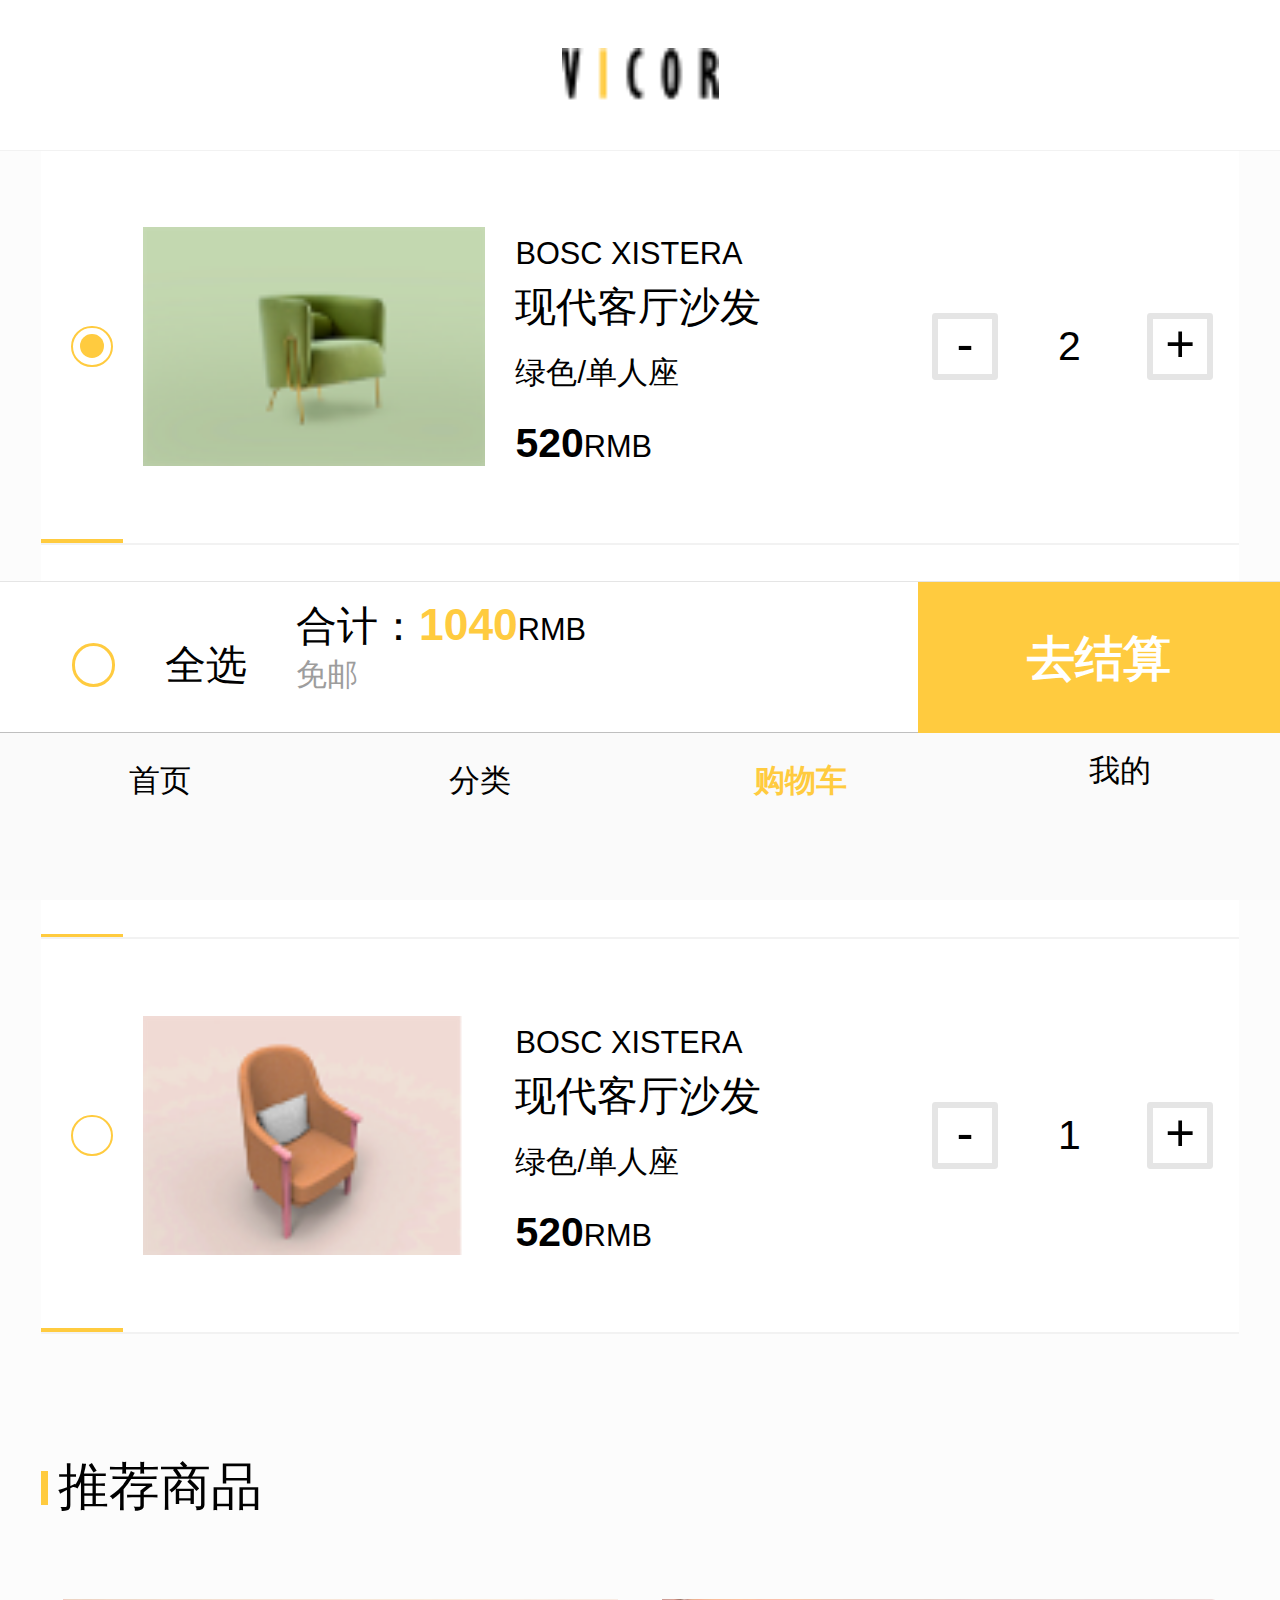
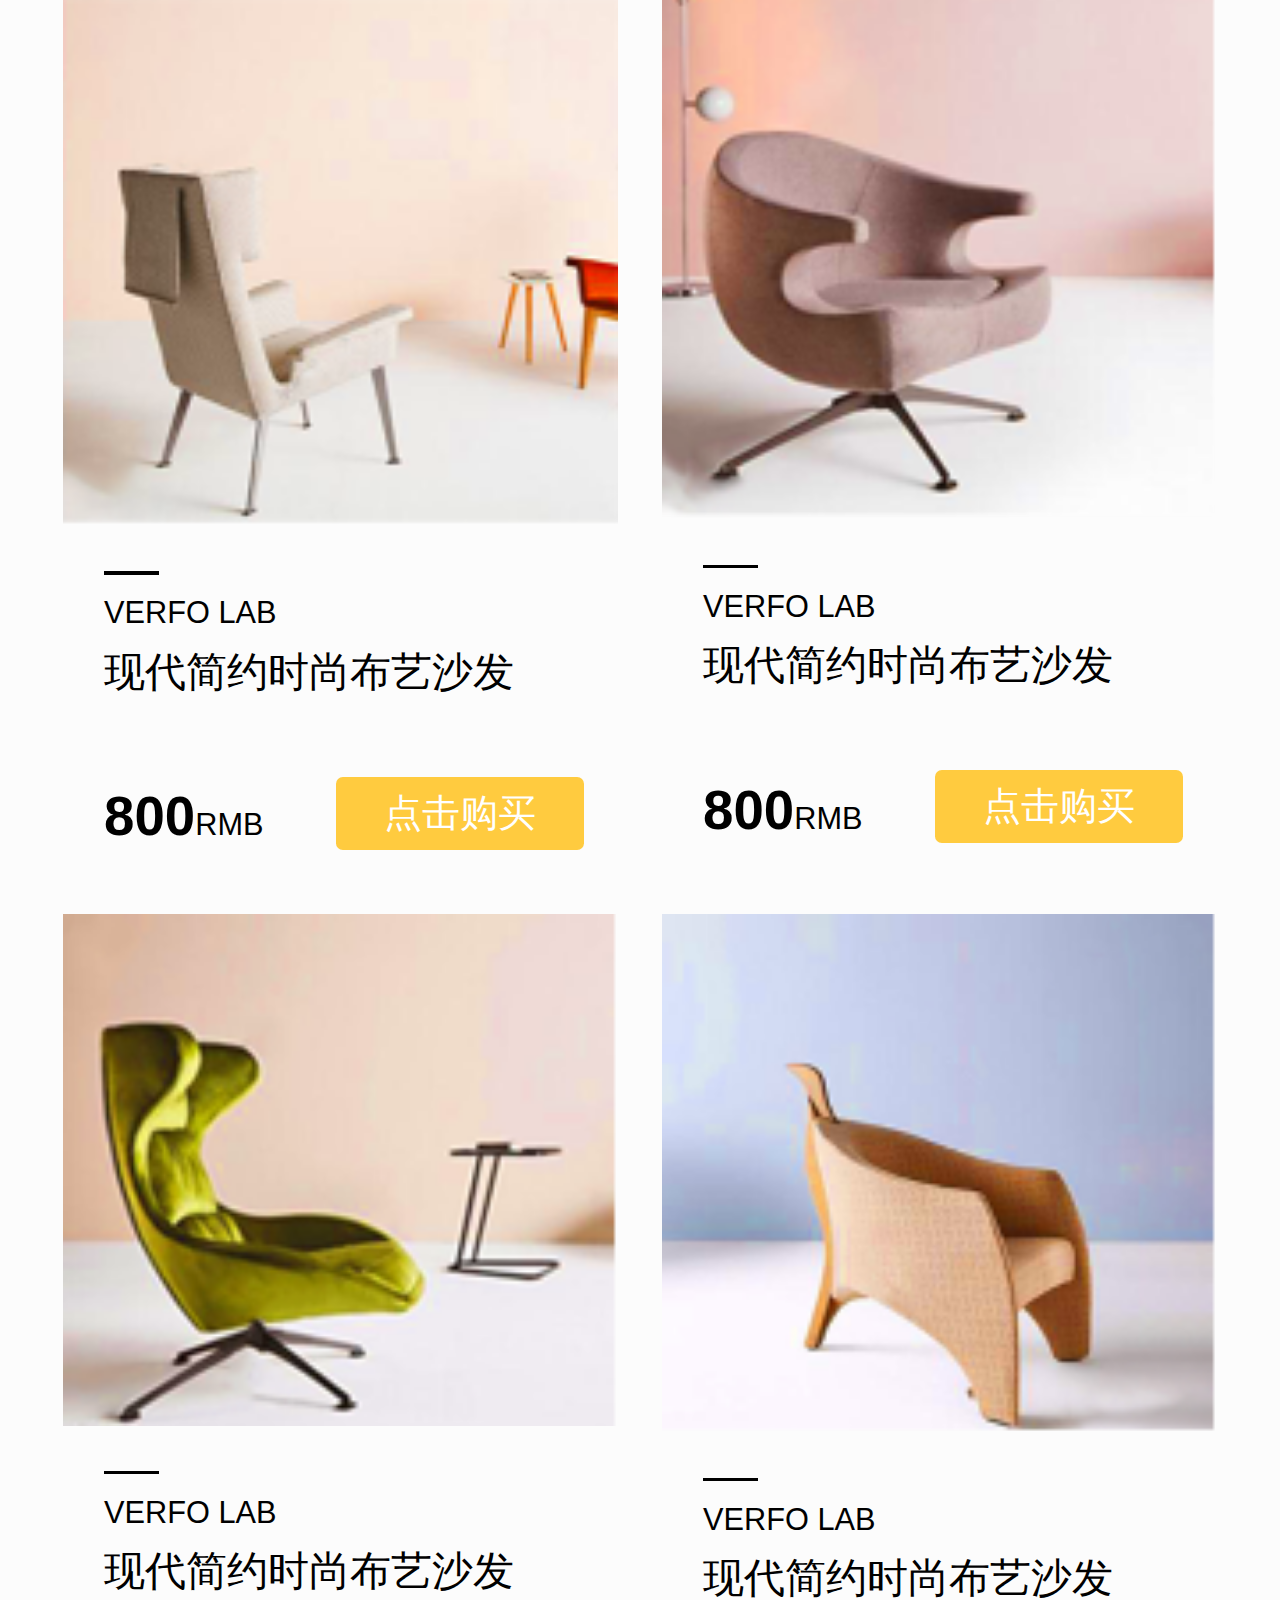
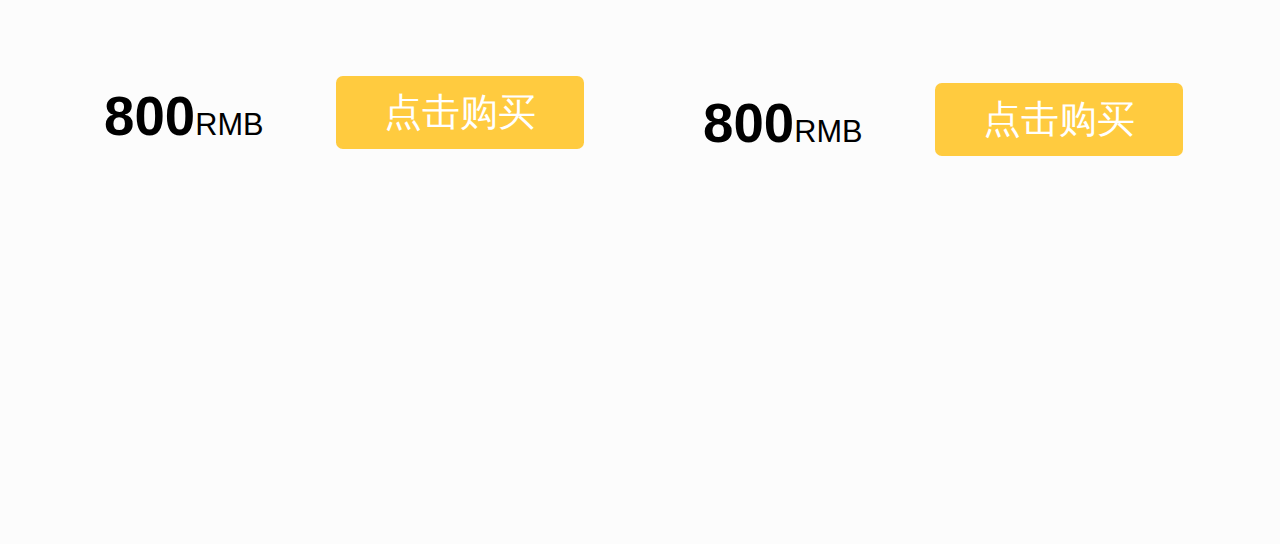
==== car.html @ 2e408f95 "Add files via upload" ====
<!doctype html>
<html rem="750">
<head>
    <meta charset="UTF-8">
    <meta name="viewport"
          content="width=device-width, user-scalable=no, initial-scale=1.0, maximum-scale=1.0, minimum-scale=1.0">
    <meta http-equiv="X-UA-Compatible" content="ie=edge">
    <title>购物车</title>
    <link rel="stylesheet" type="text/css" href="css/u-reset.css"/>
    <link rel="stylesheet" type="text/css" href="https://at.alicdn.com/t/font_1528641_f3iol9d17wm.css"/>
    <link rel="stylesheet" type="text/css" href="css/car.css"/>
</head>
<body>

<!--  头部开始  -->
<header>
    <i class="iconfont icon-shanchu-copy" id="del"></i>
    <img src="images/vicor.png"/>
    <i class="iconfont icon-gengduo" id="more"></i>
</header>
<!--  头部结束  -->
<!--  订单内容开始  -->
<div class="shop-1">
    <div class="dot">
        <div class="dot-1"></div>
        <div class="dot-2"></div>
        <div class="cross"></div>
    </div>
    <div class="img">
        <img src="images/car-1.png"/>
    </div>
    <div class="text">
        <h1>BOSC XISTERA</h1>
        <h2>现代客厅沙发</h2>
        <h3>绿色/单人座</h3>
        <h4>520<span>RMB</span></h4>
    </div>
    <div class="icon-1">
        <div class="subtract">-</div>
    </div>
    <div class="number">2</div>
    <div class="icon-2">
        <div class="subtract">+</div>
    </div>
</div>
<div class="shop-1" id="shop-2">
    <div class="dot">
        <div class="dot-1"></div>
        <div class="cross"></div>
    </div>
    <div class="img">
        <img src="images/car-2.png"/>
    </div>
    <div class="text">
        <h1>BOSC XISTERA</h1>
        <h2>现代客厅沙发</h2>
        <h3>绿色/单人座</h3>
        <h4>520<span>RMB</span></h4>
    </div>
    <div class="icon-1">
        <div class="subtract">-</div>
    </div>
    <div class="number">1</div>
    <div class="icon-2">
        <div class="subtract">+</div>
    </div>
</div>
<div class="shop-1" id="shop-3">
    <div class="dot">
        <div class="dot-1"></div>
        <div class="cross"></div>
    </div>
    <div class="img">
        <img src="images/car-3.png"/>
    </div>
    <div class="text">
        <h1>BOSC XISTERA</h1>
        <h2>现代客厅沙发</h2>
        <h3>绿色/单人座</h3>
        <h4>520<span>RMB</span></h4>
    </div>
    <div class="icon-1">
        <div class="subtract">-</div>
    </div>
    <div class="number">1</div>
    <div class="icon-2">
        <div class="subtract">+</div>
    </div>
</div>
<!--  订单内容结束  -->
<!--  推荐开始  -->
<div class="recommended">
    <div class="yellow"></div>
    <span>推荐商品</span>
</div>
<ul>
    <li>
        <img src="images/recommended-1.png" class="img"/>
        <div class="black"></div>
        <h4>VERFO LAB</h4>
        <H5>现代简约时尚布艺沙发</H5>
        <h6>800<span>RMB</span></h6>
        <a class="bug">
            <i class="iconfont icon-jia"></i>
            <span>点击购买</span>
        </a>
    </li>
    <li>
        <img src="images/recommended-2.png" class="img"/>
        <div class="black"></div>
        <h4>VERFO LAB</h4>
        <H5>现代简约时尚布艺沙发</H5>
        <h6>800<span>RMB</span></h6>
        <a class="bug">
            <i class="iconfont icon-jia"></i>
            <span>点击购买</span>
        </a>
    </li>
    <li>
        <img src="images/content-1-1.png" class="img"/>
        <div class="black"></div>
        <h4>VERFO LAB</h4>
        <H5>现代简约时尚布艺沙发</H5>
        <h6>800<span>RMB</span></h6>
        <a class="bug">
            <i class="iconfont icon-jia"></i>
            <span>点击购买</span>
        </a>
    </li>
    <li>
        <img src="images/content-1-2.png" class="img"/>
        <div class="black"></div>
        <h4>VERFO LAB</h4>
        <H5>现代简约时尚布艺沙发</H5>
        <h6>800<span>RMB</span></h6>
        <a class="bug">
            <i class="iconfont icon-jia"></i>
            <span>点击购买</span>
        </a>
    </li>
</ul>
<!--  推荐结束  -->
<!--  购买开始  -->
<div class="buy">
    <div class="dot"></div>
    <div class="text-1">全选</div>
    <div class="text-2">
        <h1>合计：<span class="text-2-1">1040</span><span class="text-2-2">RMB</span></h1>
        <h2>免邮</h2>
    </div>
    <a href="index.html">
        <div class="buy-now">去结算</div>
    </a>
<!--    <div class="buy-now">去结算</div>-->
</div>
<!--  购买结束  -->
<!--  tab栏开始  -->
<div class="tab">
    <a href="index.html">
        <i class="iconfont icon-fangjianpeizhi-yizix"></i>
        <p>首页</p>
    </a>
    <a href="list.html">
        <i class="iconfont icon-category"></i>
        <p>分类</p>
    </a>
    <a class="icon-1">
        <i class="iconfont icon-gouwuche"></i>
        <p>购物车</p>
    </a>
    <a class="icon-4" href="my.html">
        <i class="iconfont icon-wode"></i>
        <p>我的</p>
    </a>
</div>
<!--  tab栏结束  -->

</body>
</html>
---- css/car.css ----
body{
    background: #fcfcfc;
}
/*  头部开始  */
header{
    width: 100%;
    height: 0.88rem;
    background: white;
    position: fixed;
    top: 0;
    right: 0;
    border-bottom: 1px solid #f2f2f2;
    z-index: 99;
}
header #del{
    font-size: 0.3rem;
    color: #000;
    float: left;
    margin: 0 0 0 0.24rem;
    line-height: 0.88rem;
}
header #more{
    font-size: 0.3rem;
    color: #000;
    float: right;
    margin: 0 0.24rem 0 0;
    line-height: 0.88rem;
}
header img{
    width: 0.92rem;
    position: absolute;
    top: 0;
    bottom: 0;
    right: 0;
    left: 0;
    margin: auto;
}
/*  头部结束  */
/*  订单内容开始  */
.shop-1{
    width: 7.02rem;
    height: 2.3rem;
    margin: 0.88rem 0.24rem 0;
    border-bottom: 2px solid #f2f2f2;
    background: white;
}
.shop-1 div{
    float: left;
}
.shop-1 .dot{
    width: 0.6rem;
    height: 100%;
    position: relative;
}
.shop-1 .dot .dot-1{
    width: 0.22rem;
    height: 0.22rem;
    border: 2px solid #ffcb3f;
    border-radius: 50%;
    position: absolute;
    top: 0;
    bottom: 0;
    left: 0;
    right: 0;
    margin: auto;
}
.shop-1 .dot .dot-2{
    width: 0.14rem;
    height: 0.14rem;
    background: #ffcb3f;
    border-radius: 50%;
    position: absolute;
    top: 0;
    bottom: 0;
    left: 0;
    right: 0;
    margin: auto;
}
.shop-1 .dot .cross{
    width: 0.48rem;
    height: 0.02rem;
    background: #ffcb3f;
    position: absolute;
    bottom: 0;
    left: 0;
}
.shop-1 .img{
    width: 2.18rem;
    height: 100%;
    margin: auto auto;
    position: relative;
}
.img img{
    height: 1.4rem;
    width: auto;
    position: absolute;
    top: 0;
    bottom: 0;
    left: 0;
    margin: auto;
}
.shop-1 .text{
    width: 2.44rem;
    height: 1.8rem;
    padding: 0.5rem 0 0;
}
.shop-1 .text h1{
    font-size: 0.18rem;
    font-weight: 200;
}
.shop-1 .text h2{
    font-size: 0.24rem;
    font-weight: 400;
    margin-top: 0.05rem;
}
.shop-1 .text h3{
    font-size: 0.18rem;
    font-weight: 200;
    margin-top: 0.1rem;
}
.shop-1 .text h4{
    font-size: 0.24rem;
    font-weight: 700;
    margin-top: 0.15rem;
}
.shop-1 .text h4 span{
    font-size: 0.18rem;
    font-weight: 400;
}
.shop-1 .icon-1{
    width: 0.74rem;
    height: 100%;
    position: relative;
}
.shop-1 .icon-1 .subtract{
    width: 0.32rem;
    height: 0.32rem;
    border-radius: 0.02rem;
    border: 0.04rem solid #e5e5e5;
    font-size: 0.3rem;
    color: black;
    text-align: center;
    line-height: 0.3rem;
    position: absolute;
    left: 0;
    top: 0;
    bottom: 0;
    margin: auto;
}
.shop-1 .number{
    width: 0.52rem;
    height: 100%;
    text-align: left;
    line-height: 2.3rem;
    color: black;
    font-size: 0.24rem;
}
.shop-1 .icon-2{
    width: 0.4rem;
    height: 100%;
    position: relative;
}
.shop-1 .icon-2 .subtract{
    width: 0.32rem;
    height: 0.32rem;
    border-radius: 0.02rem;
    border: 0.04rem solid #e5e5e5;
    font-size: 0.3rem;
    color: black;
    text-align: center;
    line-height: 0.3rem;
    position: absolute;
    left: 0;
    top: 0;
    bottom: 0;
    margin: auto;
}
#shop-2{
    margin: 0 0.24rem;
}
#shop-3{
    margin: 0 0.24rem;
}
/*  订单内容结束  */
/*  推荐开始  */
.recommended{
    width: 7.02rem;
    margin: 0.7rem 0.24rem 0;
    font-size: 0.3rem;
    color: #000;
    position: relative;
    overflow: hidden;
}
.recommended .yellow{
    width: 0.04rem;
    height: 0.2rem;
    background: #ffcb3f;
    position: absolute;
    top: 0;
    bottom: 0;
    left: 0;
    margin: auto;
}
.recommended  span{
    float: left;
    margin: 0 0 0 0.1rem;
}
ul{
    width: 7.02rem;
    margin: 0.32rem 0.24rem 1.98rem;
    overflow: hidden;
}
ul li{
    width: 3.25rem;
    height: 5.1rem;
    margin: 0.13rem;
    float: left;
}
ul li img{
    width: 3.25rem;
}
ul li div{
    width: 0.32rem;
    height: 0.02rem;
    background: black;
    margin: 0.24rem 0 0 0.24rem;
}
ul li h4{
    font-size: 0.18rem;
    color: black;
    font-family: Arial;
    font-weight: 400;
    margin: 0.12rem 0 0 0.24rem;
}
ul li h5{
    font-size: 0.24rem;
    color: black;
    font-weight: 400;
    margin: 0.08rem 0 0 0.24rem;
}
ul li h6{
    font-size: 0.32rem;
    color: #000;
    font-weight: 700;
    font-family: Arial;
    margin: 0.5rem 0 0 0.24rem;
    float: left;
}
li h6 span{
    font-size: 0.18rem;
    color: black;
    font-weight: 400;
}
ul li .bug{
    width: 1.45rem;
    height: 0.43rem;
    float: right;
    font-size: 0.22rem;
    color: white;
    background: #ffcb3f;
    margin: 0.45rem 0.2rem 0 0;
    text-align: center;
    line-height: 0.43rem;
    border-radius: 0.04rem;
}
ul li  .bug i{
    font-size: 0.18rem;
    color: white;
    background: #ffcb3f;
}
/*  推荐结束  */
/*  购买开始  */
.buy{
    width: 100%;
    height: 0.88rem;
    background: white;
    border-top: 0.01rem solid #e5e5e5;
    border-bottom: 0.01rem solid #bfbfbf;
    /*margin-bottom: 0.98rem;*/
    position: fixed;
    bottom: 0.98rem;
    left: 0;
}
.buy .dot{
    width: 0.22rem;
    height: 0.22rem;
    border: 0.02rem solid #ffcb3f;
    border-radius: 50%;
    margin: 0.36rem 0 0 0.42rem;
    float: left;
}
.buy .text-1{
    width: 1.06rem;
    height: 0.88rem;
    font-size: 0.24rem;
    color: black;
    line-height: 0.98rem;
    text-align: center;
    float: left;
}
.buy .text-2{
    padding: 0.1rem 0;
    float: left;
}
.buy .text-2 h1{
    font-size: 0.24rem;
    font-weight: 400;
    color: black;
}
.buy .text-2 .text-2-1{
    font-size: 0.26rem;
    font-family: Arial;
    color: #ffcb3f;
    font-weight: 700;
}
.buy .text-2 .text-2-2{
    font-size: 0.18rem;
    font-family: Arial;
    color: black;
    font-weight: 400;
}
.buy .buy-now{
    width: 2.12rem;
    height: 0.9rem;
    background: #ffcb3f;
    color: white;
    font-size: 0.28rem;
    font-weight: 700;
    text-align: center;
    line-height: 0.9rem;
    float: right;
}
.buy .text-2 h2{
    font-size: 0.18rem;
    color: #9d9d9d;
    font-weight: 400;
}
/*  购买结束  */
/*  tab栏开始  */
.tab{
    width: 100%;
    height: 0.98rem;
    background: #fafafa;
    position: fixed;
    right: 0;
    bottom: 0;
    z-index: 99;
}
.tab a{
    height: 0.98rem;
    width: 1.875rem;
    float: left;
    color: #000;
    font-size: 0.18rem;
    text-align: center;
    margin-top: 0.16rem;
}
.tab .icon-1{
    color: #ffcb3f;
    font-weight: 700;
}
.tab .icon-4{
    margin: 0.1rem 0 0 0;
}
.tab i{
    font-size: 0.45rem;
}
/*  tab栏结束  */
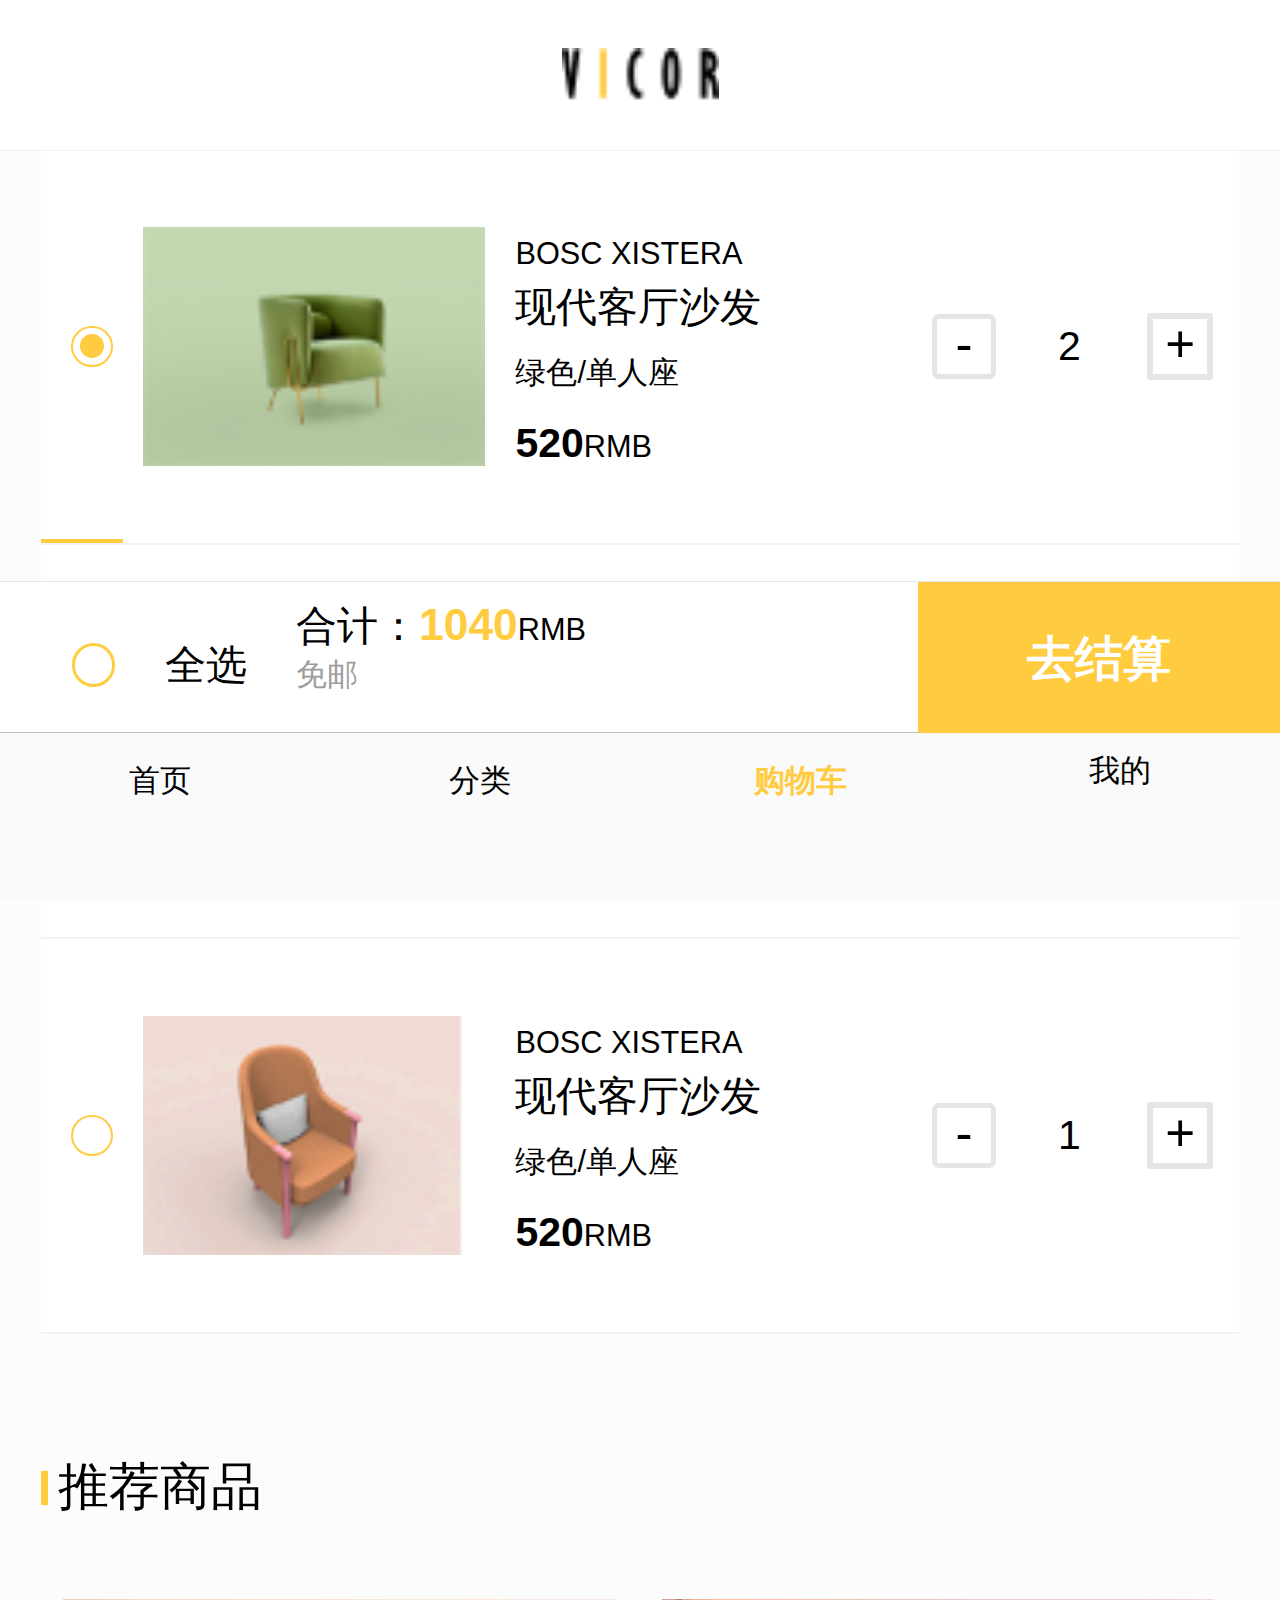
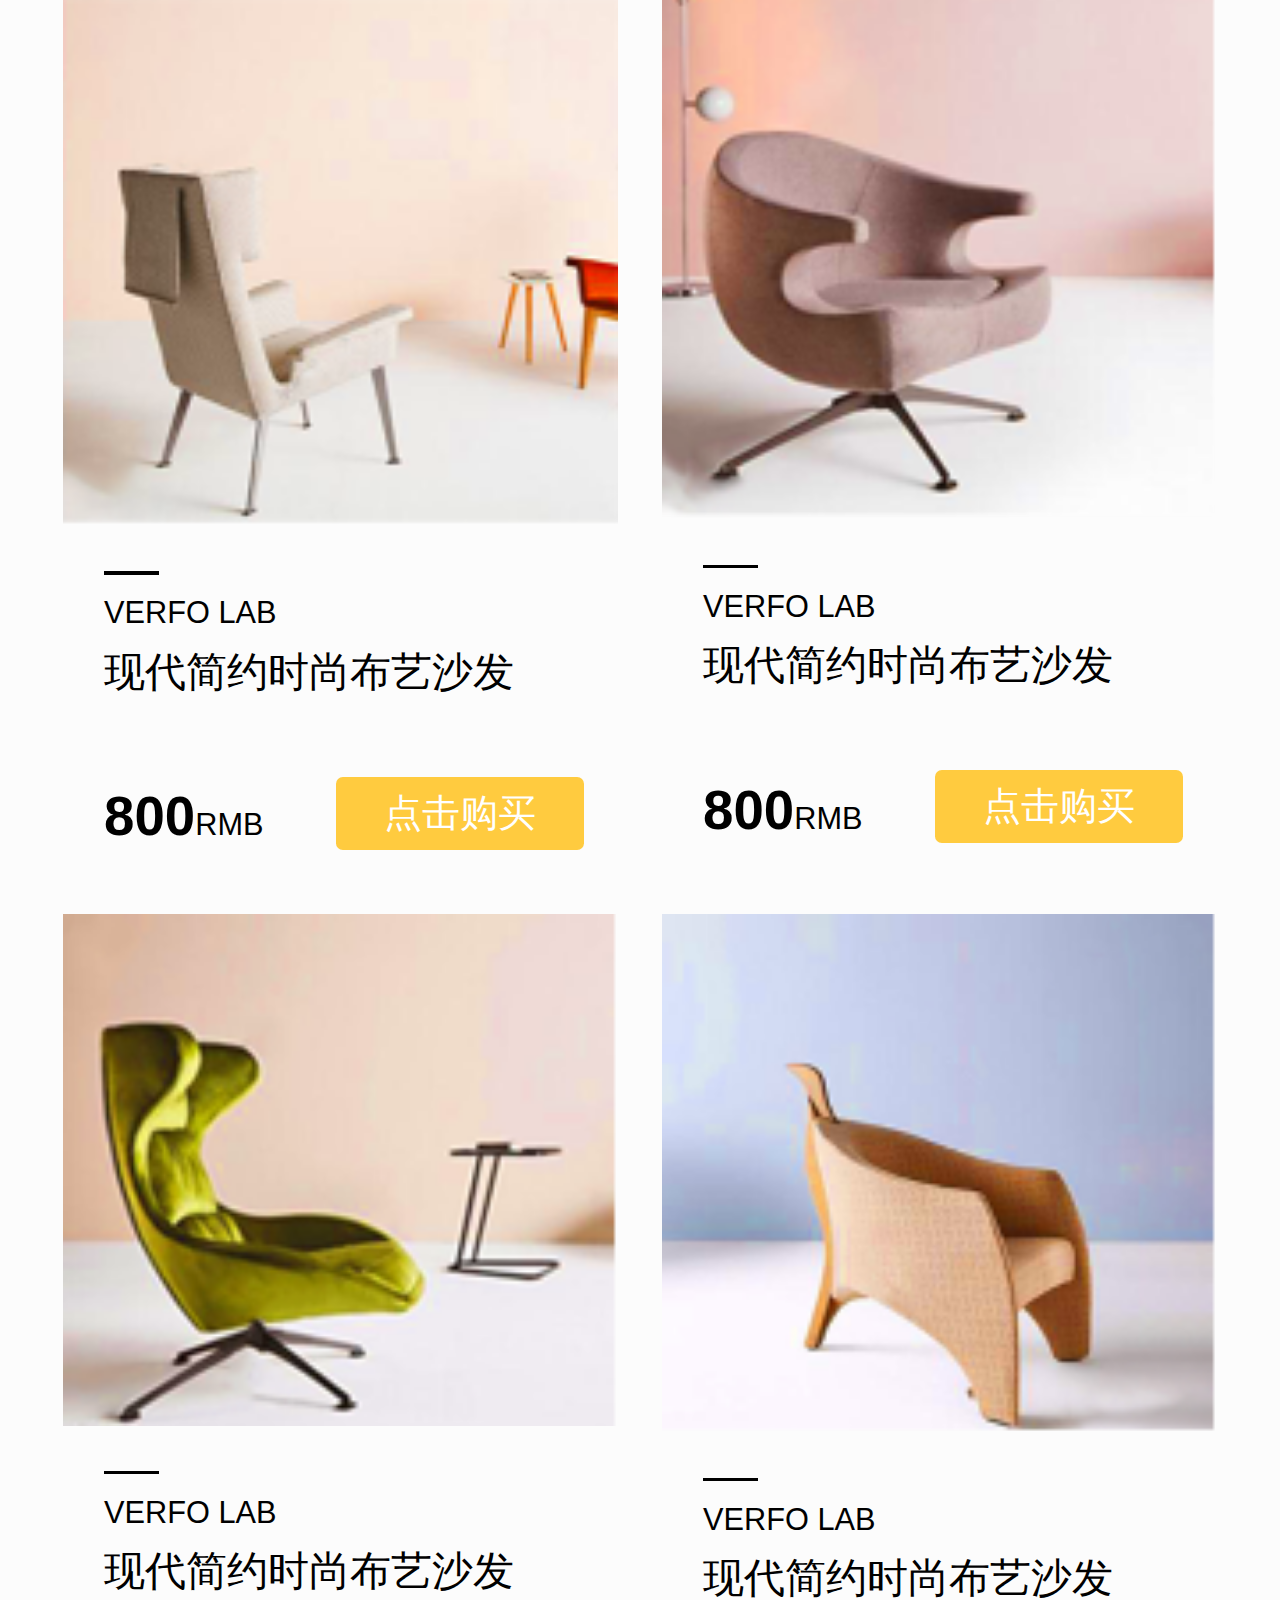
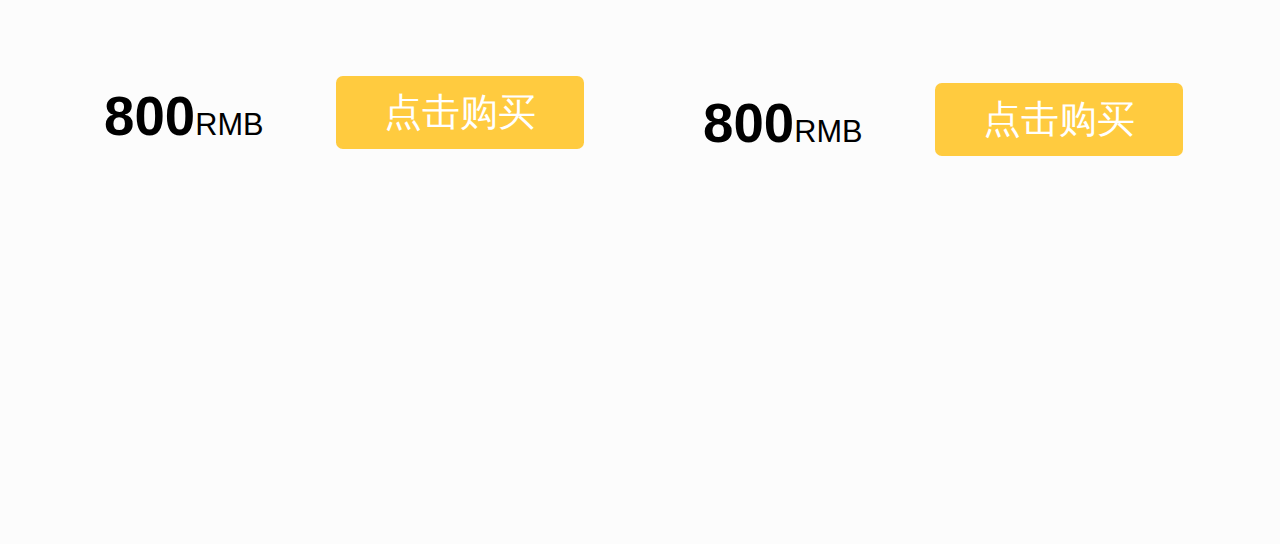
==== commit 6720c040: "Add files via upload" ====
--- a/car.html
+++ b/car.html
@@ -46,7 +46,7 @@
 <div class="shop-1" id="shop-2">
     <div class="dot">
         <div class="dot-1"></div>
-        <div class="cross"></div>
+<!--        <div class="cross"></div>-->
     </div>
     <div class="img">
         <img src="images/car-2.png"/>
@@ -68,7 +68,7 @@
 <div class="shop-1" id="shop-3">
     <div class="dot">
         <div class="dot-1"></div>
-        <div class="cross"></div>
+<!--        <div class="cross"></div>-->
     </div>
     <div class="img">
         <img src="images/car-3.png"/>
--- a/css/car.css
+++ b/css/car.css
@@ -135,8 +135,8 @@
 .shop-1 .icon-1 .subtract{
     width: 0.32rem;
     height: 0.32rem;
-    border-radius: 0.02rem;
-    border: 0.04rem solid #e5e5e5;
+    border-radius: 0.04rem;
+    border: 0.03rem solid #e5e5e5;
     font-size: 0.3rem;
     color: black;
     text-align: center;
